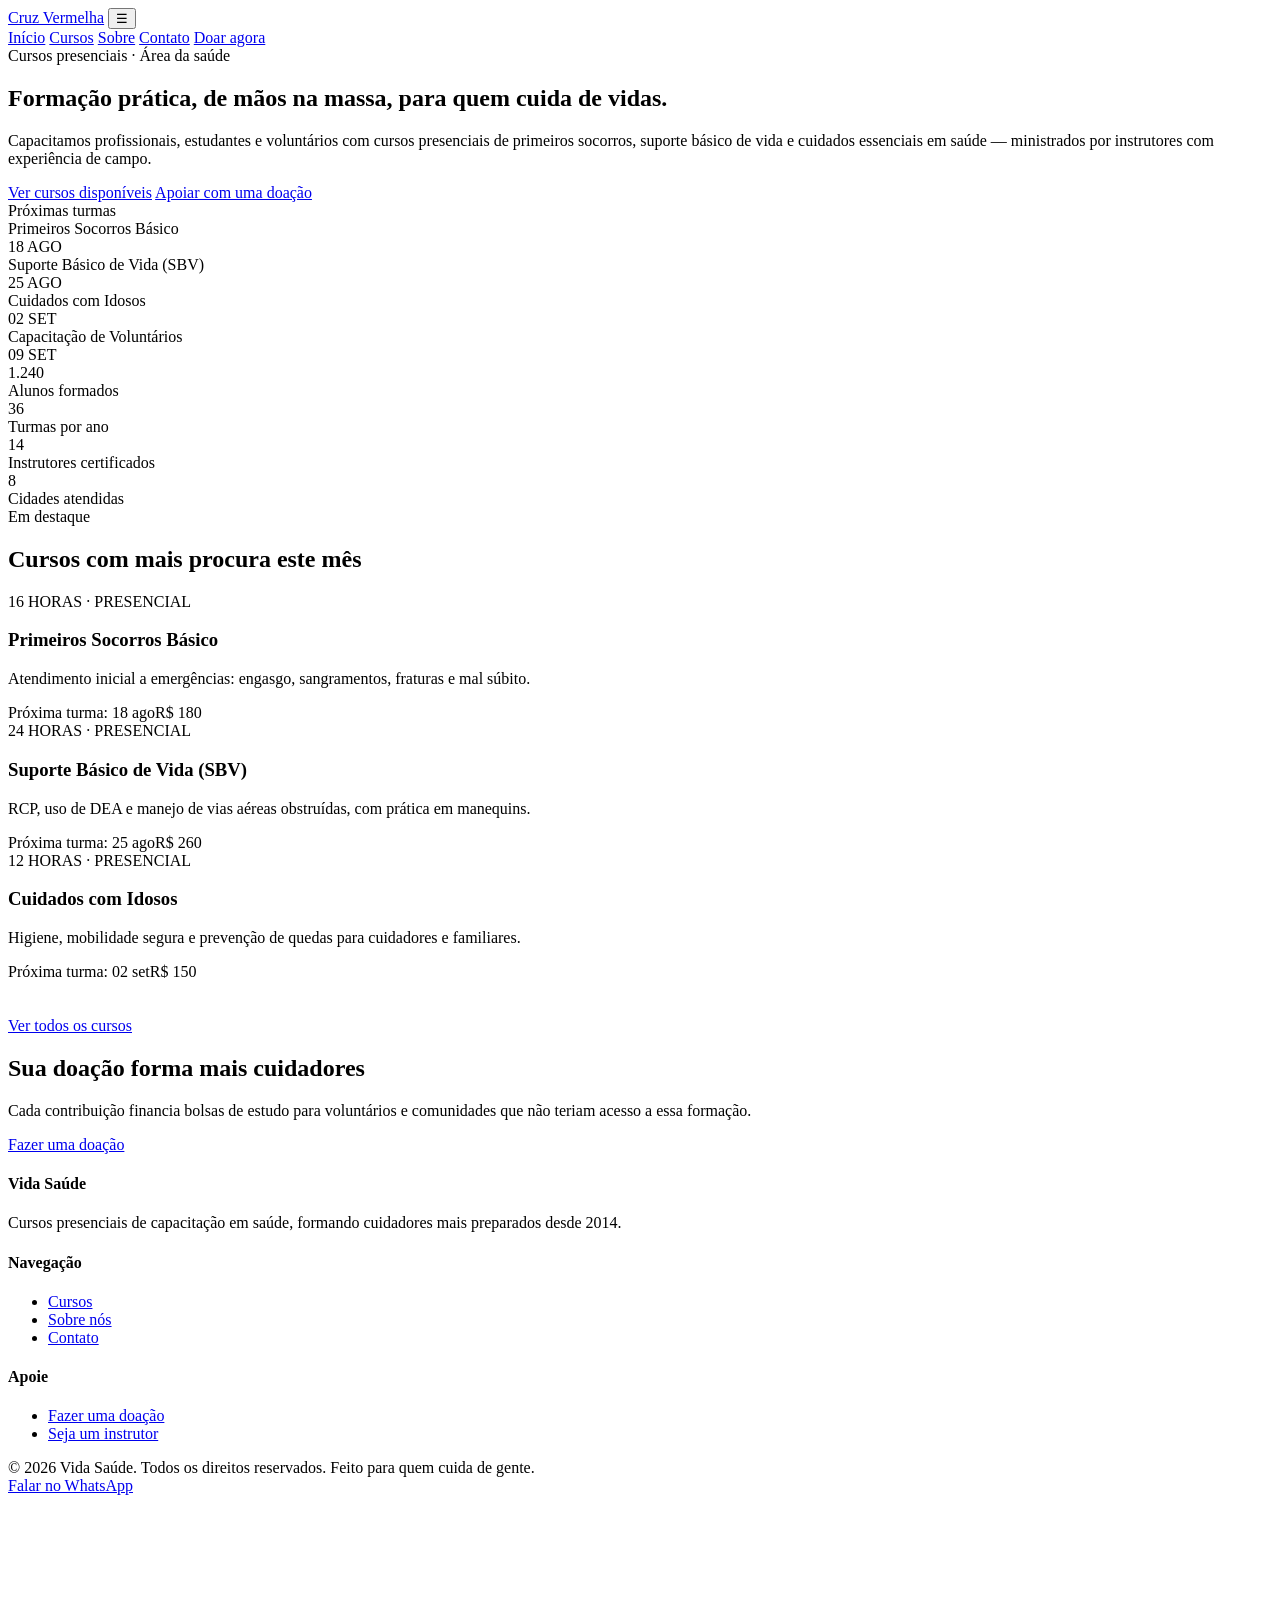
==== index.html @ 939e720a "1 versão" ====
<!DOCTYPE html>
<html lang="pt-BR">
<head>
<meta charset="UTF-8">
<meta name="viewport" content="width=device-width, initial-scale=1.0">
<title>Cruz Vermelha — Cursos presenciais para a área da saúde</title>
<meta name="description" content="Cursos presenciais de capacitação para profissionais e voluntários da área da saúde.">
<link rel="stylesheet" href="style.css">
</head>
<body>

<header class="header">
  <div class="container header-inner">
    <a href="index.html" class="logo"><span class="marca" aria-hidden="true"></span>Cruz Vermelha</a>
    <button class="nav-toggle" aria-label="Abrir menu" aria-expanded="false">☰</button>
    <nav class="nav">
      <a href="index.html">Início</a>
      <a href="cursos.html">Cursos</a>
      <a href="sobre.html">Sobre</a>
      <a href="contato.html">Contato</a>
      <a href="doacao.html" class="btn-doar">Doar agora</a>
    </nav>
  </div>
</header>

<section class="hero">
  <div class="container hero-grid">
    <div>
      <span class="eyebrow">Cursos presenciais · Área da saúde</span>
      <h1>Formação prática, de mãos na massa, para quem cuida de vidas.</h1>
      <p class="lead">Capacitamos profissionais, estudantes e voluntários com cursos presenciais de primeiros socorros, suporte básico de vida e cuidados essenciais em saúde — ministrados por instrutores com experiência de campo.</p>
      <div class="hero-cta">
        <a href="cursos.html" class="btn btn-primario">Ver cursos disponíveis</a>
        <a href="doacao.html" class="btn btn-secundario">Apoiar com uma doação</a>
      </div>
    </div>
    <div class="agenda-card">
      <span class="rotulo">Próximas turmas</span>
      <div class="agenda-item">
        <div>Primeiros Socorros Básico</div>
        <div class="data">18 AGO</div>
      </div>
      <div class="agenda-item">
        <div>Suporte Básico de Vida (SBV)</div>
        <div class="data">25 AGO</div>
      </div>
      <div class="agenda-item">
        <div>Cuidados com Idosos</div>
        <div class="data">02 SET</div>
      </div>
      <div class="agenda-item">
        <div>Capacitação de Voluntários</div>
        <div class="data">09 SET</div>
      </div>
    </div>
  </div>
</section>

<section class="secao">
  <div class="container">
    <div class="numeros">
      <div class="numero"><div class="valor">1.240</div><div class="rotulo">Alunos formados</div></div>
      <div class="numero"><div class="valor">36</div><div class="rotulo">Turmas por ano</div></div>
      <div class="numero"><div class="valor">14</div><div class="rotulo">Instrutores certificados</div></div>
      <div class="numero"><div class="valor">8</div><div class="rotulo">Cidades atendidas</div></div>
    </div>
  </div>
</section>

<section class="secao secao-bege">
  <div class="container">
    <div class="secao-cabecalho">
      <span class="eyebrow">Em destaque</span>
      <h2>Cursos com mais procura este mês</h2>
    </div>
    <div class="grade-cursos">
      <div class="curso-card">
        <span class="carga">16 HORAS · PRESENCIAL</span>
        <h3>Primeiros Socorros Básico</h3>
        <p>Atendimento inicial a emergências: engasgo, sangramentos, fraturas e mal súbito.</p>
        <div class="meta"><span>Próxima turma: 18 ago</span><span>R$ 180</span></div>
      </div>
      <div class="curso-card">
        <span class="carga">24 HORAS · PRESENCIAL</span>
        <h3>Suporte Básico de Vida (SBV)</h3>
        <p>RCP, uso de DEA e manejo de vias aéreas obstruídas, com prática em manequins.</p>
        <div class="meta"><span>Próxima turma: 25 ago</span><span>R$ 260</span></div>
      </div>
      <div class="curso-card">
        <span class="carga">12 HORAS · PRESENCIAL</span>
        <h3>Cuidados com Idosos</h3>
        <p>Higiene, mobilidade segura e prevenção de quedas para cuidadores e familiares.</p>
        <div class="meta"><span>Próxima turma: 02 set</span><span>R$ 150</span></div>
      </div>
    </div>
    <div style="margin-top:36px;">
      <a href="cursos.html" class="btn btn-primario">Ver todos os cursos</a>
    </div>
  </div>
</section>

<section class="faixa-doacao">
  <div class="container">
    <h2>Sua doação forma mais cuidadores</h2>
    <p>Cada contribuição financia bolsas de estudo para voluntários e comunidades que não teriam acesso a essa formação.</p>
    <a href="doacao.html" class="btn btn-doacao">Fazer uma doação</a>
  </div>
</section>

<footer class="footer">
  <div class="container">
    <div class="footer-grid">
      <div>
        <h4>Vida Saúde</h4>
        <p>Cursos presenciais de capacitação em saúde, formando cuidadores mais preparados desde 2014.</p>
      </div>
      <div>
        <h4>Navegação</h4>
        <ul>
          <li><a href="cursos.html">Cursos</a></li>
          <li><a href="sobre.html">Sobre nós</a></li>
          <li><a href="contato.html">Contato</a></li>
        </ul>
      </div>
      <div>
        <h4>Apoie</h4>
        <ul>
          <li><a href="doacao.html">Fazer uma doação</a></li>
          <li><a href="contato.html">Seja um instrutor</a></li>
        </ul>
      </div>
    </div>
    <div class="footer-baixo">
      <span>© 2026 Vida Saúde. Todos os direitos reservados.</span>
      <span>Feito para quem cuida de gente.</span>
    </div>
  </div>
</footer>

<a href="https://wa.me/5500000000000?text=Ol%C3%A1!%20Gostaria%20de%20saber%20mais%20sobre%20os%20cursos." class="whatsapp-flutuante" target="_blank" rel="noopener" aria-label="Falar no WhatsApp">
  <span class="rotulo-sr">Falar no WhatsApp</span>
  <svg viewBox="0 0 24 24" fill="none" xmlns="http://www.w3.org/2000/svg">
    <path d="M12.04 2C6.58 2 2.13 6.45 2.13 11.91C2.13 13.66 2.59 15.36 3.45 16.86L2.05 22L7.3 20.62C8.75 21.41 10.38 21.83 12.04 21.83C17.5 21.83 21.95 17.38 21.95 11.92C21.95 9.27 20.92 6.78 19.05 4.91C17.18 3.03 14.69 2 12.04 2ZM12.04 20.15C10.56 20.15 9.11 19.76 7.84 19L7.54 18.82L4.42 19.64L5.26 16.6L5.06 16.29C4.22 14.98 3.79 13.46 3.79 11.91C3.79 7.37 7.5 3.66 12.05 3.66C14.25 3.66 16.32 4.52 17.87 6.08C19.42 7.63 20.29 9.7 20.29 11.92C20.28 16.46 16.57 20.15 12.04 20.15ZM16.56 13.99C16.31 13.87 15.11 13.27 14.88 13.19C14.65 13.1 14.48 13.06 14.31 13.31C14.14 13.56 13.66 14.13 13.51 14.3C13.36 14.47 13.22 14.49 12.97 14.37C12.72 14.24 11.93 13.98 10.99 13.14C10.26 12.49 9.77 11.68 9.62 11.43C9.48 11.18 9.6 11.05 9.72 10.93C9.83 10.82 9.97 10.63 10.1 10.48C10.22 10.33 10.27 10.22 10.35 10.05C10.44 9.88 10.4 9.73 10.34 9.61C10.27 9.49 9.78 8.29 9.58 7.8C9.38 7.32 9.17 7.39 9.02 7.38C8.87 7.37 8.7 7.37 8.53 7.37C8.36 7.37 8.08 7.43 7.85 7.68C7.62 7.93 6.98 8.53 6.98 9.73C6.98 10.93 7.87 12.09 7.99 12.26C8.11 12.43 9.77 15 12.32 16.05C12.93 16.31 13.4 16.46 13.77 16.57C14.38 16.76 14.94 16.73 15.38 16.67C15.87 16.6 16.9 16.05 17.11 15.44C17.33 14.83 17.33 14.31 17.26 14.2C17.2 14.09 17.03 14.02 16.78 13.9L16.56 13.99Z" fill="white"/>
  </svg>
</a>

<script src="main.js"></script>
</body>
</html>
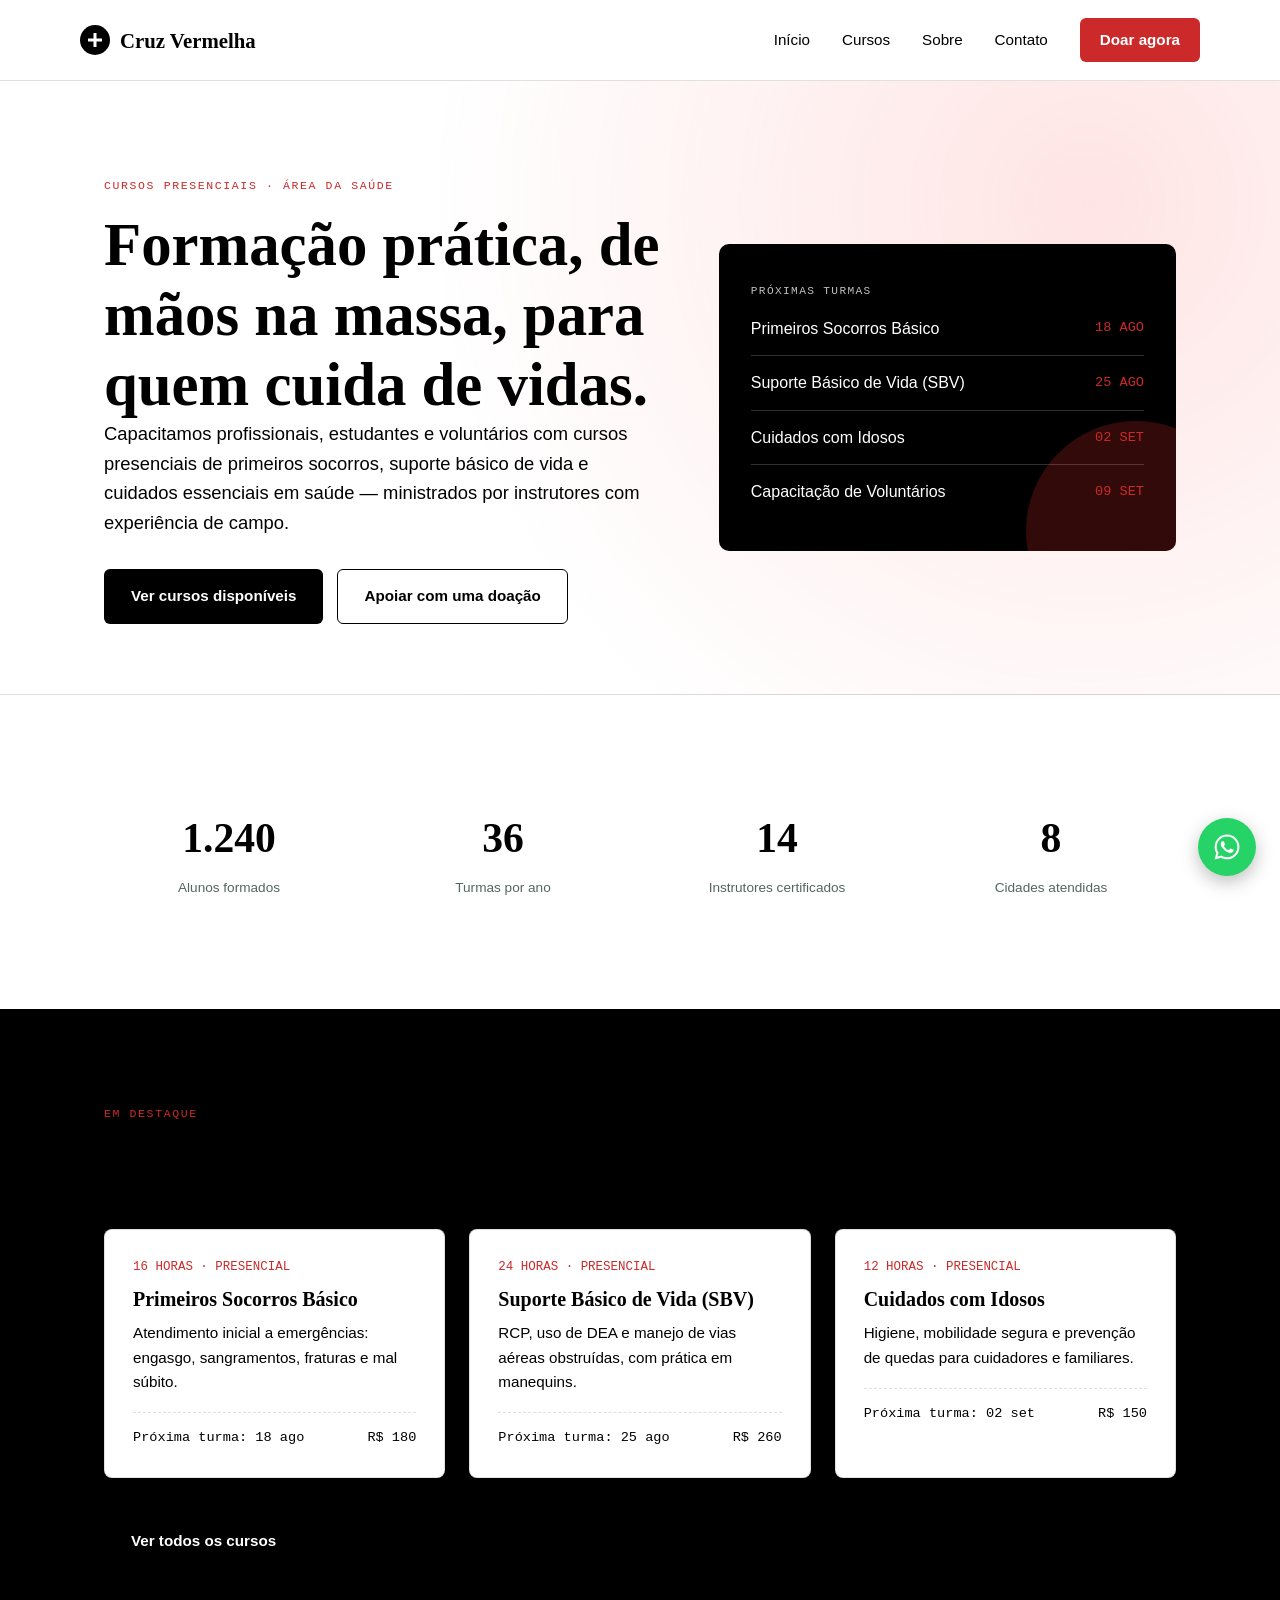
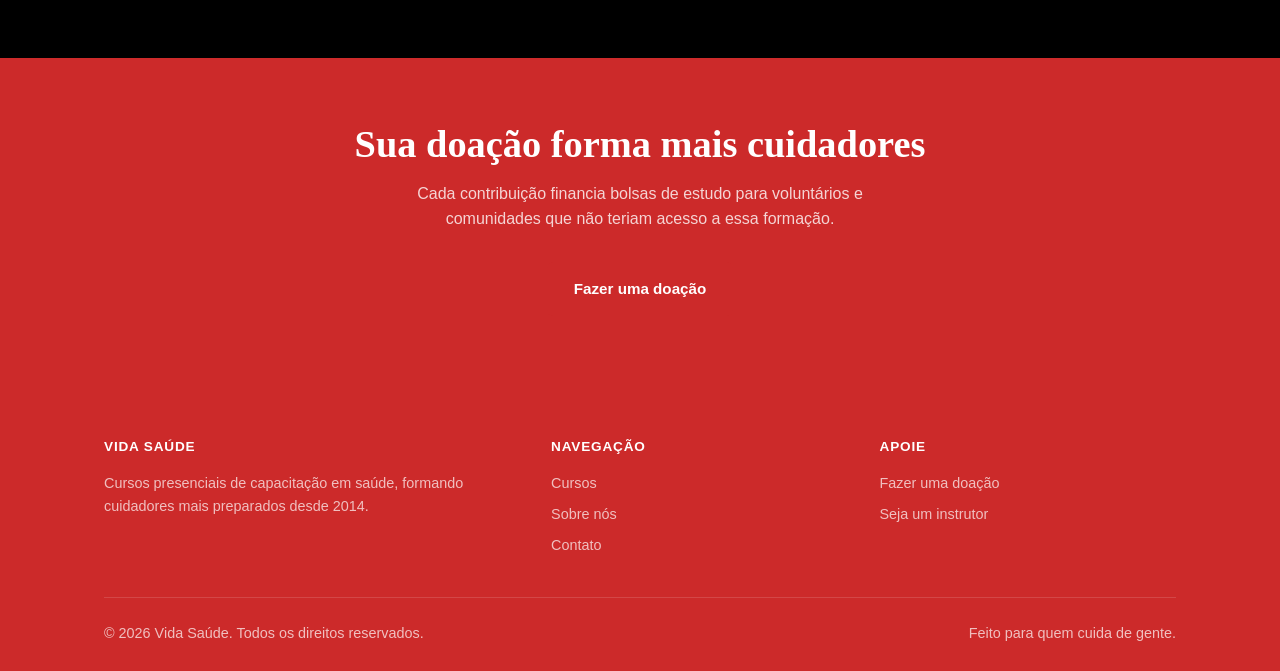
==== commit 5b628384: "2 versão" ====
--- a/index.html
+++ b/index.html
@@ -5,7 +5,7 @@
 <meta name="viewport" content="width=device-width, initial-scale=1.0">
 <title>Cruz Vermelha — Cursos presenciais para a área da saúde</title>
 <meta name="description" content="Cursos presenciais de capacitação para profissionais e voluntários da área da saúde.">
-<link rel="stylesheet" href="style.css">
+<link rel="stylesheet" href="Style.css">
 </head>
 <body>
 
--- a/Style.css
+++ b/Style.css
@@ -0,0 +1,340 @@
+@import url('https://fonts.googleapis.com/css2?family=Fraunces:opsz,wght@9..144,400;9..144,600;9..144,700&family=Work+Sans:wght@400;500;600;700&family=JetBrains+Mono:wght@500&display=swap');
+
+:root{
+   --preto: #000000;
+   --branco: #FFFFFF;
+   --vermelho-claro: #cc2a2a;
+   --texto: #000000;
+   --display: 'Fraunces', serif;
+   --corpo: 'Work Sans', sans-serif;
+   --mono: 'JetBrains Mono', monospace;
+   --radius: 6px;
+   --container: 1120px;
+}
+
+*{ box-sizing: border-box; margin: 0; padding: 0; }
+
+html{ scroll-behavior: smooth; }
+
+body{
+  font-family: var(--corpo);
+  color: var(--texto);
+  background: var(--branco);
+  line-height: 1.6;
+  -webkit-font-smoothing: antialiased;
+}
+
+img{ max-width: 100%; display: block; }
+a{ color: inherit; text-decoration: none; }
+ul{ list-style: none; }
+
+.container{
+  max-width: var(--container);
+  margin: 0 auto;
+  padding: 0 24px;
+}
+
+:focus-visible{
+  outline: 2px solid var(--ambar);
+  outline-offset: 3px;
+}
+
+@media (prefers-reduced-motion: reduce){
+  *{ animation: none !important; transition: none !important; scroll-behavior: auto !important; }
+}
+
+/* ---------- Tipografia ---------- */
+h1, h2, h3{ font-family: var(--display); font-weight: 600; line-height: 1.15; color: var(--preto); }
+h1{ font-size: clamp(2.4rem, 5vw, 3.8rem); font-weight: 700; }
+h2{ font-size: clamp(1.8rem, 3vw, 2.4rem); }
+h3{ font-size: 1.25rem; }
+.eyebrow{
+   font-family: var(--mono);
+   font-size: 0.72rem;
+   letter-spacing: 0.14em;
+   text-transform: uppercase;
+   color: var(--vermelho-claro);
+   display: inline-block;
+   margin-bottom: 14px;
+}
+p.lead{ font-size: 1.15rem; color: #000000; max-width: 60ch; }
+
+/* ---------- Header ---------- */
+.header{
+   position: sticky;
+   top: 0;
+   z-index: 50;
+   background: rgba(255,255,255,0.92);
+   backdrop-filter: blur(8px);
+   border-bottom: 1px solid rgba(0,0,0,0.12);
+}
+.header-inner{
+  display: flex;
+  align-items: center;
+  justify-content: space-between;
+  padding: 18px 0;
+}
+.logo{
+   font-family: var(--display);
+   font-weight: 700;
+   font-size: 1.3rem;
+   color: var(--preto);
+   display: flex;
+   align-items: center;
+   gap: 10px;
+}
+.logo .marca{
+   width: 30px; height: 30px;
+   border-radius: 50%;
+   background: var(--preto);
+   position: relative;
+   flex-shrink: 0;
+}
+.logo .marca::before, .logo .marca::after{
+  content: '';
+  position: absolute;
+  background: var(--branco);
+  top: 50%; left: 50%;
+  transform: translate(-50%,-50%);
+}
+.logo .marca::before{ width: 14px; height: 3px; }
+.logo .marca::after{ width: 3px; height: 14px; }
+
+.nav{ display: flex; gap: 32px; align-items: center; }
+.nav a{
+   font-size: 0.95rem;
+   font-weight: 500;
+   color: var(--preto);
+   position: relative;
+   padding: 4px 0;
+}
+.nav a:hover{ color: var(--vermelho-claro); }
+.nav .btn-doar{
+   background: var(--vermelho-claro);
+   color: var(--branco);
+   padding: 10px 20px;
+   border-radius: var(--radius);
+   font-weight: 600;
+}
+.nav .btn-doar:hover{ background: #FF8E8E; }
+
+.nav-toggle{ display: none; background: none; border: 0; font-size: 1.5rem; cursor: pointer; }
+
+@media (max-width: 860px){
+  .nav{
+    position: fixed; inset: 68px 0 0 0;
+    background: var(--branco);
+    flex-direction: column;
+    padding: 32px 24px;
+    gap: 24px;
+    transform: translateX(100%);
+    transition: transform .3s ease;
+  }
+  .nav.aberto{ transform: translateX(0); }
+  .nav-toggle{ display: block; }
+}
+
+/* ---------- Hero ---------- */
+.hero{
+   padding: 90px 0 70px;
+   background:
+     radial-gradient(circle at 85% 20%, rgba(255,107,107,0.18), transparent 55%),
+     var(--branco);
+   border-bottom: 1px solid rgba(0,0,0,0.12);
+}
+.hero-grid{
+  display: grid;
+  grid-template-columns: 1.1fr 0.9fr;
+  gap: 56px;
+  align-items: center;
+}
+@media (max-width: 860px){ .hero-grid{ grid-template-columns: 1fr; } }
+
+.hero-cta{ display: flex; gap: 14px; margin-top: 32px; flex-wrap: wrap; }
+
+.btn{
+  display: inline-block;
+  padding: 14px 26px;
+  border-radius: var(--radius);
+  font-weight: 600;
+  font-size: 0.95rem;
+  border: 1px solid transparent;
+  cursor: pointer;
+  transition: transform .15s ease, background .15s ease;
+}
+.btn:hover{ transform: translateY(-2px); }
+.btn-primario{ background: var(--preto); color: var(--branco); }
+.btn-primario:hover{ background: var(--vermelho-claro); }
+.btn-secundario{ background: transparent; color: var(--preto); border-color: var(--preto); }
+.btn-secundario:hover{ background: var(--preto); color: var(--branco); }
+.btn-doacao{ background: var(--vermelho-claro); color: var(--branco); }
+.btn-doacao:hover{ background: #FF8E8E; }
+
+/* painel visual do hero: agenda-cartão */
+.agenda-card{
+   background: var(--preto);
+   color: var(--branco);
+   border-radius: 10px;
+   padding: 32px;
+   position: relative;
+   overflow: hidden;
+}
+.agenda-card::after{
+   content: '';
+   position: absolute;
+   width: 220px; height: 220px;
+   background: var(--vermelho-claro);
+   opacity: 0.25;
+   border-radius: 50%;
+   right: -70px; bottom: -90px;
+}
+.agenda-card .rotulo{ font-family: var(--mono); font-size: 0.7rem; letter-spacing: 0.12em; text-transform: uppercase; opacity: 0.75; }
+.agenda-item{
+   display: flex; justify-content: space-between; align-items: center;
+   padding: 14px 0; border-bottom: 1px solid rgba(255,255,255,0.18);
+   position: relative; z-index: 1;
+}
+.agenda-item:last-child{ border-bottom: none; }
+.agenda-item .data{ font-family: var(--mono); font-size: 0.85rem; color: var(--vermelho-claro); }
+
+/* ---------- Seção genérica ---------- */
+.secao{ padding: 90px 0; }
+.secao-bege{ background: var(--preto); }
+.secao-cabecalho{ max-width: 640px; margin-bottom: 48px; }
+
+/* ---------- Cursos ---------- */
+.grade-cursos{
+  display: grid;
+  grid-template-columns: repeat(auto-fit, minmax(300px, 1fr));
+  gap: 24px;
+}
+.curso-card{
+   background: var(--branco);
+   border: 1px solid rgba(0,0,0,0.12);
+   border-radius: 8px;
+   padding: 28px;
+   transition: border-color .15s ease, transform .15s ease;
+}
+.curso-card:hover{ border-color: var(--preto); transform: translateY(-3px); }
+.curso-card .carga{
+   font-family: var(--mono);
+   font-size: 0.78rem;
+   color: var(--vermelho-claro);
+   margin-bottom: 10px;
+   display: block;
+}
+.curso-card p{ color: #000000; margin: 10px 0 18px; font-size: 0.95rem; }
+.curso-card .meta{
+   display: flex; justify-content: space-between;
+   font-size: 0.85rem; color: var(--preto);
+   border-top: 1px dashed rgba(0,0,0,0.12);
+   padding-top: 14px;
+   font-family: var(--mono);
+}
+
+/* ---------- Números / impacto ---------- */
+.numeros{
+  display: grid;
+  grid-template-columns: repeat(4, 1fr);
+  gap: 24px;
+  text-align: center;
+}
+@media (max-width: 700px){ .numeros{ grid-template-columns: repeat(2, 1fr); } }
+.numero{ padding: 20px; }
+.numero .valor{ font-family: var(--display); font-size: 2.6rem; font-weight: 700; color: var(--preto); }
+.numero .rotulo{ font-size: 0.85rem; color: #55655F; margin-top: 6px; }
+
+/* ---------- Faixa de doação ---------- */
+.faixa-doacao{
+   background: var(--vermelho-claro);
+   color: var(--branco);
+   padding: 64px 0;
+   text-align: center;
+}
+.faixa-doacao h2{ color: var(--branco); }
+.faixa-doacao p{ color: rgba(255,255,255,0.8); max-width: 55ch; margin: 14px auto 30px; }
+
+/* ---------- Footer ---------- */
+.footer{
+   background: var(--vermelho-claro);
+   color: rgba(255,255,255,0.7);
+   padding: 56px 0 28px;
+   font-size: 0.9rem;
+}
+.footer-grid{
+  display: grid;
+  grid-template-columns: 1.4fr 1fr 1fr;
+  gap: 32px;
+  padding-bottom: 32px;
+  border-bottom: 1px solid rgba(251,249,245,0.14);
+}
+@media (max-width: 700px){ .footer-grid{ grid-template-columns: 1fr; } }
+.footer h4{ color: var(--branco); font-family: var(--corpo); font-size: 0.85rem; letter-spacing: 0.06em; text-transform: uppercase; margin-bottom: 14px; }
+.footer li{ margin-bottom: 8px; }
+.footer a:hover{ color: var(--preto); }
+.footer-baixo{ padding-top: 24px; display: flex; justify-content: space-between; flex-wrap: wrap; gap: 10px; }
+
+/* ---------- Botão flutuante do WhatsApp ---------- */
+.whatsapp-flutuante{
+   position: fixed;
+   right: 24px;
+   bottom: 24px;
+   z-index: 60;
+   width: 58px;
+   height: 58px;
+   border-radius: 50%;
+   background: #25D366;
+   display: flex;
+   align-items: center;
+   justify-content: center;
+   box-shadow: 0 6px 18px rgba(0,0,0,0.25);
+   transition: transform .15s ease, box-shadow .15s ease;
+}
+.whatsapp-flutuante:hover{
+   transform: translateY(-3px) scale(1.05);
+   box-shadow: 0 10px 24px rgba(0,0,0,0.3);
+}
+.whatsapp-flutuante svg{ width: 30px; height: 30px; }
+.whatsapp-flutuante .rotulo-sr{
+  position: absolute; width: 1px; height: 1px;
+  overflow: hidden; clip: rect(0,0,0,0); white-space: nowrap;
+}
+
+@media (max-width: 480px){
+  .whatsapp-flutuante{ right: 16px; bottom: 16px; width: 52px; height: 52px; }
+  .whatsapp-flutuante svg{ width: 26px; height: 26px; }
+}
+
+/* ---------- Formulário de doação ---------- */
+.form-doacao{
+   background: var(--branco);
+   border: 1px solid rgba(0,0,0,0.12);
+   border-radius: 10px;
+   padding: 40px;
+   max-width: 520px;
+   margin: 0 auto;
+}
+.campo{ margin-bottom: 20px; }
+.campo label{ display: block; font-size: 0.85rem; font-weight: 600; margin-bottom: 8px; }
+.campo input, .campo select{
+   width: 100%;
+   padding: 12px 14px;
+   border: 1px solid rgba(0,0,0,0.12);
+   border-radius: var(--radius);
+   font-family: var(--corpo);
+   font-size: 0.95rem;
+   background: var(--branco);
+}
+.campo input:focus, .campo select:focus{ border-color: var(--preto); }
+.valores{ display: grid; grid-template-columns: repeat(4, 1fr); gap: 10px; margin-bottom: 20px; }
+.valor-btn{
+   padding: 12px 0;
+   text-align: center;
+   border: 1px solid rgba(0,0,0,0.12);
+   border-radius: var(--radius);
+   background: var(--branco);
+   cursor: pointer;
+   font-family: var(--mono);
+   font-weight: 500;
+}
+.valor-btn.selecionado, .valor-btn:hover{ border-color: var(--vermelho-claro); color: var(--vermelho-claro); }
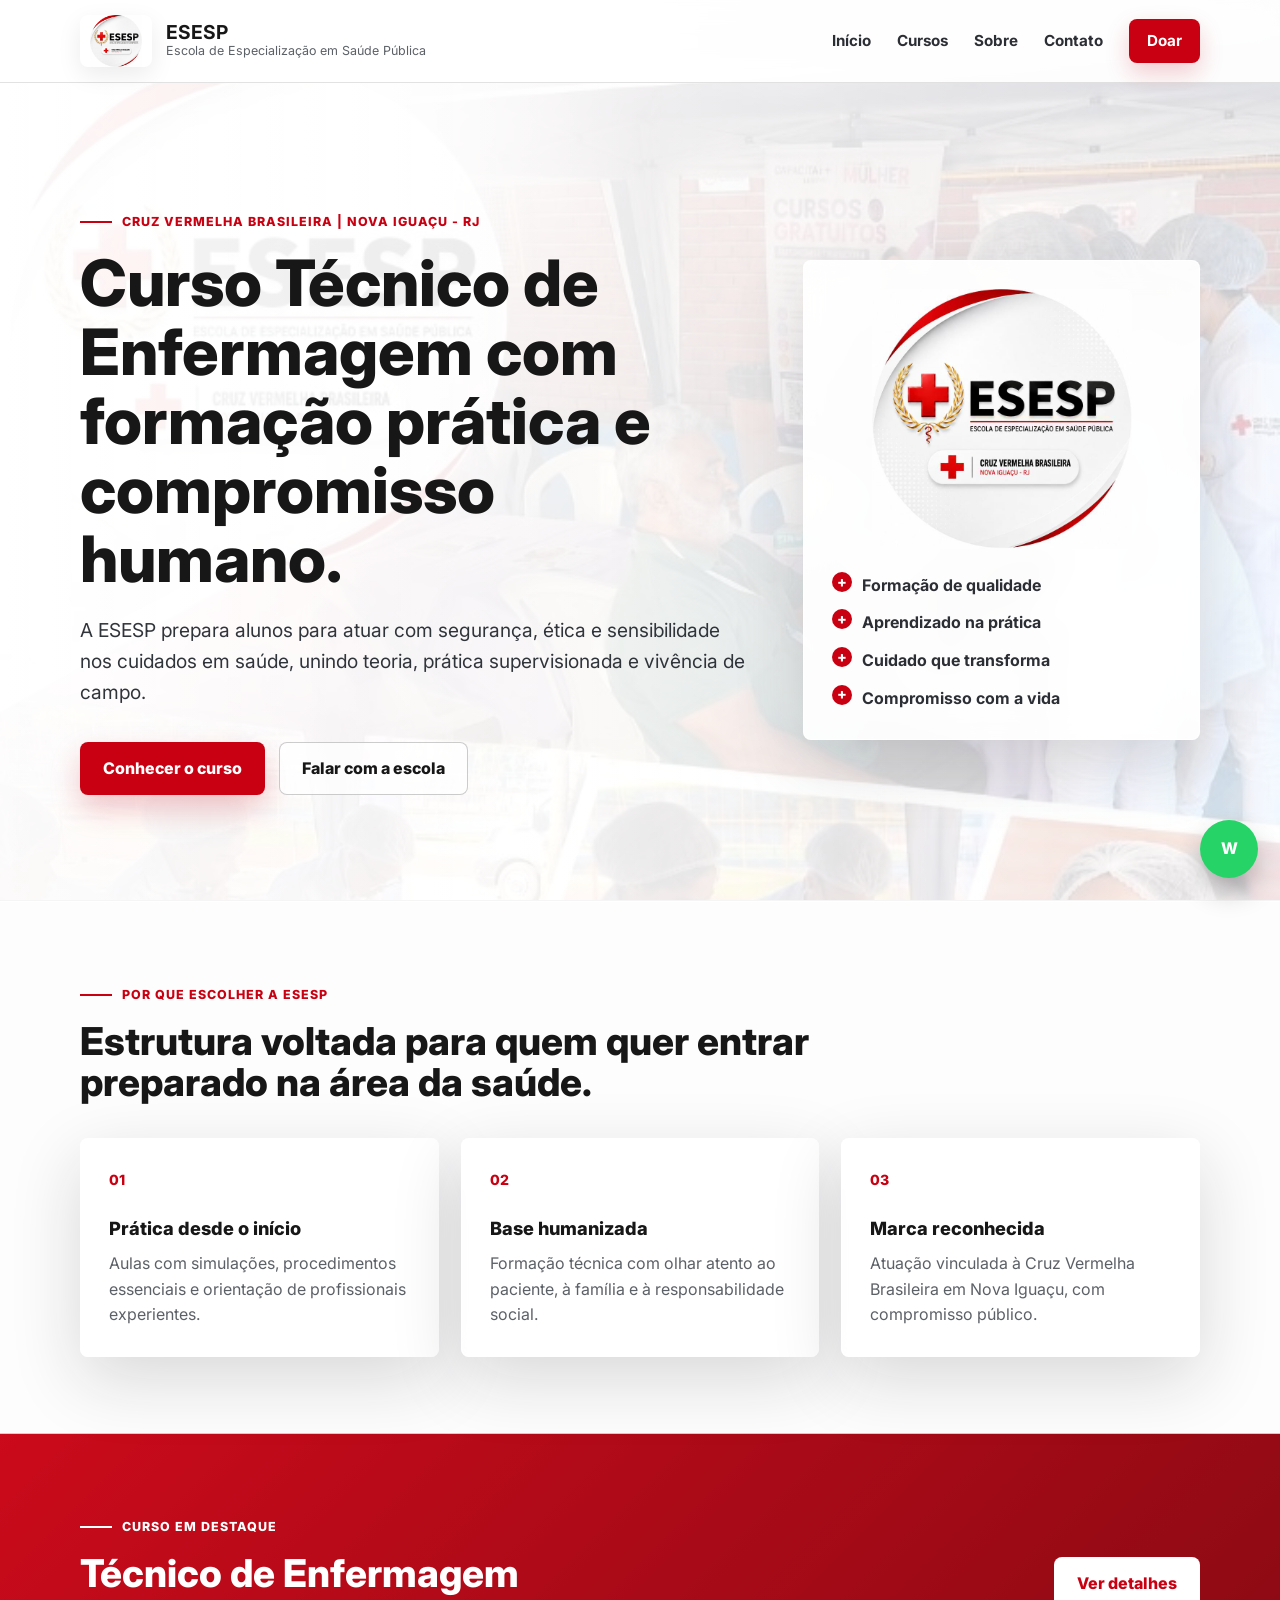
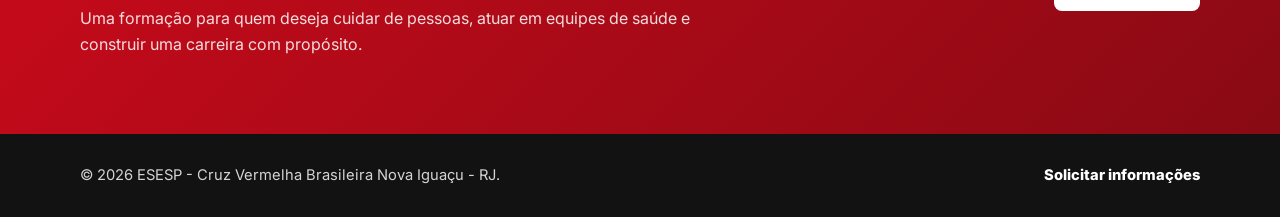
==== commit 9dbfdea9: "7 versão" ====
--- a/index.html
+++ b/index.html
@@ -1,149 +1,103 @@
 <!DOCTYPE html>
 <html lang="pt-BR">
 <head>
-<meta charset="UTF-8">
-<meta name="viewport" content="width=device-width, initial-scale=1.0">
-<title>Cruz Vermelha — Cursos presenciais para a área da saúde</title>
-<meta name="description" content="Cursos presenciais de capacitação para profissionais e voluntários da área da saúde.">
-<link rel="stylesheet" href="Style.css">
+  <meta charset="UTF-8">
+  <meta name="viewport" content="width=device-width, initial-scale=1.0">
+  <title>ESESP | Curso Técnico de Enfermagem</title>
+  <meta name="description" content="ESESP - Escola de Especialização em Saúde Pública da Cruz Vermelha Brasileira em Nova Iguaçu. Formação técnica em enfermagem com prática, acolhimento e compromisso com a vida.">
+  <link rel="stylesheet" href="Style.css">
 </head>
 <body>
+  <header class="header">
+    <div class="container header-inner">
+      <a href="index.html" class="brand" aria-label="Página inicial da ESESP">
+        <img src="assets/logo-esesp.jpg" alt="Logo ESESP">
+        <span>
+          <strong>ESESP</strong>
+          <small>Escola de Especialização em Saúde Pública</small>
+        </span>
+      </a>
+      <button class="nav-toggle" aria-label="Abrir menu" aria-expanded="false">☰</button>
+      <nav class="nav" aria-label="Navegação principal">
+        <a href="index.html">Início</a>
+        <a href="Cursos.html">Cursos</a>
+        <a href="Sobre.html">Sobre</a>
+        <a href="Contato.html">Contato</a>
+        <a href="Doacao.html" class="nav-cta">Doar</a>
+      </nav>
+    </div>
+  </header>
 
-<header class="header">
-  <div class="container header-inner">
-    <a href="index.html" class="logo"><span class="marca" aria-hidden="true"></span>Cruz Vermelha</a>
-    <button class="nav-toggle" aria-label="Abrir menu" aria-expanded="false">☰</button>
-    <nav class="nav">
-      <a href="index.html">Início</a>
-      <a href="cursos.html">Cursos</a>
-      <a href="sobre.html">Sobre</a>
-      <a href="contato.html">Contato</a>
-      <a href="doacao.html" class="btn-doar">Doar agora</a>
-    </nav>
-  </div>
-</header>
+  <main>
+    <section class="hero hero-home">
+      <div class="container hero-grid">
+        <div class="hero-copy">
+          <span class="eyebrow">Cruz Vermelha Brasileira | Nova Iguaçu - RJ</span>
+          <h1>Curso Técnico de Enfermagem com formação prática e compromisso humano.</h1>
+          <p class="lead">A ESESP prepara alunos para atuar com segurança, ética e sensibilidade nos cuidados em saúde, unindo teoria, prática supervisionada e vivência de campo.</p>
+          <div class="actions">
+            <a href="Cursos.html" class="btn btn-primary">Conhecer o curso</a>
+            <a href="Contato.html" class="btn btn-secondary">Falar com a escola</a>
+          </div>
+        </div>
+        <aside class="highlight-panel" aria-label="Destaques do curso">
+          <img src="assets/logo-esesp.jpg" alt="Logo da ESESP" class="panel-logo">
+          <ul class="check-list">
+            <li>Formação de qualidade</li>
+            <li>Aprendizado na prática</li>
+            <li>Cuidado que transforma</li>
+            <li>Compromisso com a vida</li>
+          </ul>
+        </aside>
+      </div>
+    </section>
 
-<section class="hero">
-  <div class="container hero-grid">
-    <div>
-      <span class="eyebrow">Cursos presenciais · Área da saúde</span>
-      <h1>Formação prática, de mãos na massa, para quem cuida de vidas.</h1>
-      <p class="lead">Capacitamos profissionais, estudantes e voluntários com cursos presenciais de primeiros socorros, suporte básico de vida e cuidados essenciais em saúde — ministrados por instrutores com experiência de campo.</p>
-      <div class="hero-cta">
-        <a href="cursos.html" class="btn btn-primario">Ver cursos disponíveis</a>
-        <a href="doacao.html" class="btn btn-secundario">Apoiar com uma doação</a>
+    <section class="section">
+      <div class="container">
+        <div class="section-heading">
+          <span class="eyebrow">Por que escolher a ESESP</span>
+          <h2>Estrutura voltada para quem quer entrar preparado na área da saúde.</h2>
+        </div>
+        <div class="feature-grid">
+          <article class="feature-card">
+            <span>01</span>
+            <h3>Prática desde o início</h3>
+            <p>Aulas com simulações, procedimentos essenciais e orientação de profissionais experientes.</p>
+          </article>
+          <article class="feature-card">
+            <span>02</span>
+            <h3>Base humanizada</h3>
+            <p>Formação técnica com olhar atento ao paciente, à família e à responsabilidade social.</p>
+          </article>
+          <article class="feature-card">
+            <span>03</span>
+            <h3>Marca reconhecida</h3>
+            <p>Atuação vinculada à Cruz Vermelha Brasileira em Nova Iguaçu, com compromisso público.</p>
+          </article>
+        </div>
       </div>
+    </section>
+
+    <section class="section section-red">
+      <div class="container split">
+        <div>
+          <span class="eyebrow light">Curso em destaque</span>
+          <h2>Técnico de Enfermagem</h2>
+          <p>Uma formação para quem deseja cuidar de pessoas, atuar em equipes de saúde e construir uma carreira com propósito.</p>
+        </div>
+        <a href="Cursos.html" class="btn btn-light">Ver detalhes</a>
+      </div>
+    </section>
+  </main>
+
+  <footer class="footer">
+    <div class="container footer-inner">
+      <span>© 2026 ESESP - Cruz Vermelha Brasileira Nova Iguaçu - RJ.</span>
+      <a href="Contato.html">Solicitar informações</a>
     </div>
-    <div class="agenda-card">
-      <span class="rotulo">Próximas turmas</span>
-      <div class="agenda-item">
-        <div>Primeiros Socorros Básico</div>
-        <div class="data">18 AGO</div>
-      </div>
-      <div class="agenda-item">
-        <div>Suporte Básico de Vida (SBV)</div>
-        <div class="data">25 AGO</div>
-      </div>
-      <div class="agenda-item">
-        <div>Cuidados com Idosos</div>
-        <div class="data">02 SET</div>
-      </div>
-      <div class="agenda-item">
-        <div>Capacitação de Voluntários</div>
-        <div class="data">09 SET</div>
-      </div>
-    </div>
-  </div>
-</section>
+  </footer>
 
-<section class="secao">
-  <div class="container">
-    <div class="numeros">
-      <div class="numero"><div class="valor">1.240</div><div class="rotulo">Alunos formados</div></div>
-      <div class="numero"><div class="valor">36</div><div class="rotulo">Turmas por ano</div></div>
-      <div class="numero"><div class="valor">14</div><div class="rotulo">Instrutores certificados</div></div>
-      <div class="numero"><div class="valor">8</div><div class="rotulo">Cidades atendidas</div></div>
-    </div>
-  </div>
-</section>
-
-<section class="secao secao-bege">
-  <div class="container">
-    <div class="secao-cabecalho">
-      <span class="eyebrow">Em destaque</span>
-      <h2>Cursos com mais procura este mês</h2>
-    </div>
-    <div class="grade-cursos">
-      <div class="curso-card">
-        <span class="carga">16 HORAS · PRESENCIAL</span>
-        <h3>Primeiros Socorros Básico</h3>
-        <p>Atendimento inicial a emergências: engasgo, sangramentos, fraturas e mal súbito.</p>
-        <div class="meta"><span>Próxima turma: 18 ago</span><span>R$ 180</span></div>
-      </div>
-      <div class="curso-card">
-        <span class="carga">24 HORAS · PRESENCIAL</span>
-        <h3>Suporte Básico de Vida (SBV)</h3>
-        <p>RCP, uso de DEA e manejo de vias aéreas obstruídas, com prática em manequins.</p>
-        <div class="meta"><span>Próxima turma: 25 ago</span><span>R$ 260</span></div>
-      </div>
-      <div class="curso-card">
-        <span class="carga">12 HORAS · PRESENCIAL</span>
-        <h3>Cuidados com Idosos</h3>
-        <p>Higiene, mobilidade segura e prevenção de quedas para cuidadores e familiares.</p>
-        <div class="meta"><span>Próxima turma: 02 set</span><span>R$ 150</span></div>
-      </div>
-    </div>
-    <div style="margin-top:36px;">
-      <a href="cursos.html" class="btn btn-primario">Ver todos os cursos</a>
-    </div>
-  </div>
-</section>
-
-<section class="faixa-doacao">
-  <div class="container">
-    <h2>Sua doação forma mais cuidadores</h2>
-    <p>Cada contribuição financia bolsas de estudo para voluntários e comunidades que não teriam acesso a essa formação.</p>
-    <a href="doacao.html" class="btn btn-doacao">Fazer uma doação</a>
-  </div>
-</section>
-
-<footer class="footer">
-  <div class="container">
-    <div class="footer-grid">
-      <div>
-        <h4>Vida Saúde</h4>
-        <p>Cursos presenciais de capacitação em saúde, formando cuidadores mais preparados desde 2014.</p>
-      </div>
-      <div>
-        <h4>Navegação</h4>
-        <ul>
-          <li><a href="cursos.html">Cursos</a></li>
-          <li><a href="sobre.html">Sobre nós</a></li>
-          <li><a href="contato.html">Contato</a></li>
-        </ul>
-      </div>
-      <div>
-        <h4>Apoie</h4>
-        <ul>
-          <li><a href="doacao.html">Fazer uma doação</a></li>
-          <li><a href="contato.html">Seja um instrutor</a></li>
-        </ul>
-      </div>
-    </div>
-    <div class="footer-baixo">
-      <span>© 2026 Vida Saúde. Todos os direitos reservados.</span>
-      <span>Feito para quem cuida de gente.</span>
-    </div>
-  </div>
-</footer>
-
-<a href="https://wa.me/5500000000000?text=Ol%C3%A1!%20Gostaria%20de%20saber%20mais%20sobre%20os%20cursos." class="whatsapp-flutuante" target="_blank" rel="noopener" aria-label="Falar no WhatsApp">
-  <span class="rotulo-sr">Falar no WhatsApp</span>
-  <svg viewBox="0 0 24 24" fill="none" xmlns="http://www.w3.org/2000/svg">
-    <path d="M12.04 2C6.58 2 2.13 6.45 2.13 11.91C2.13 13.66 2.59 15.36 3.45 16.86L2.05 22L7.3 20.62C8.75 21.41 10.38 21.83 12.04 21.83C17.5 21.83 21.95 17.38 21.95 11.92C21.95 9.27 20.92 6.78 19.05 4.91C17.18 3.03 14.69 2 12.04 2ZM12.04 20.15C10.56 20.15 9.11 19.76 7.84 19L7.54 18.82L4.42 19.64L5.26 16.6L5.06 16.29C4.22 14.98 3.79 13.46 3.79 11.91C3.79 7.37 7.5 3.66 12.05 3.66C14.25 3.66 16.32 4.52 17.87 6.08C19.42 7.63 20.29 9.7 20.29 11.92C20.28 16.46 16.57 20.15 12.04 20.15ZM16.56 13.99C16.31 13.87 15.11 13.27 14.88 13.19C14.65 13.1 14.48 13.06 14.31 13.31C14.14 13.56 13.66 14.13 13.51 14.3C13.36 14.47 13.22 14.49 12.97 14.37C12.72 14.24 11.93 13.98 10.99 13.14C10.26 12.49 9.77 11.68 9.62 11.43C9.48 11.18 9.6 11.05 9.72 10.93C9.83 10.82 9.97 10.63 10.1 10.48C10.22 10.33 10.27 10.22 10.35 10.05C10.44 9.88 10.4 9.73 10.34 9.61C10.27 9.49 9.78 8.29 9.58 7.8C9.38 7.32 9.17 7.39 9.02 7.38C8.87 7.37 8.7 7.37 8.53 7.37C8.36 7.37 8.08 7.43 7.85 7.68C7.62 7.93 6.98 8.53 6.98 9.73C6.98 10.93 7.87 12.09 7.99 12.26C8.11 12.43 9.77 15 12.32 16.05C12.93 16.31 13.4 16.46 13.77 16.57C14.38 16.76 14.94 16.73 15.38 16.67C15.87 16.6 16.9 16.05 17.11 15.44C17.33 14.83 17.33 14.31 17.26 14.2C17.2 14.09 17.03 14.02 16.78 13.9L16.56 13.99Z" fill="white"/>
-  </svg>
-</a>
-
-<script src="main.js"></script>
+  <a class="whatsapp-float" href="https://wa.me/5500000000000?text=Ol%C3%A1!%20Gostaria%20de%20saber%20mais%20sobre%20a%20ESESP." target="_blank" rel="noopener" aria-label="Falar pelo WhatsApp">W</a>
+  <script src="Main.js"></script>
 </body>
-</html>+</html>
--- a/Style.css
+++ b/Style.css
@@ -1,340 +1,742 @@
-@import url('https://fonts.googleapis.com/css2?family=Fraunces:opsz,wght@9..144,400;9..144,600;9..144,700&family=Work+Sans:wght@400;500;600;700&family=JetBrains+Mono:wght@500&display=swap');
-
-:root{
-   --preto: #000000;
-   --branco: #FFFFFF;
-   --vermelho-claro: #cc2a2a;
-   --texto: #000000;
-   --display: 'Fraunces', serif;
-   --corpo: 'Work Sans', sans-serif;
-   --mono: 'JetBrains Mono', monospace;
-   --radius: 6px;
-   --container: 1120px;
-}
-
-*{ box-sizing: border-box; margin: 0; padding: 0; }
-
-html{ scroll-behavior: smooth; }
-
-body{
-  font-family: var(--corpo);
-  color: var(--texto);
-  background: var(--branco);
+@import url('https://fonts.googleapis.com/css2?family=Inter:wght@400;500;600;700;800&display=swap');
+
+:root {
+  --red: #c90012;
+  --red-dark: #97000d;
+  --ink: #171717;
+  --muted: #5c6168;
+  --line: rgba(23, 23, 23, 0.12);
+  --white: #ffffff;
+  --soft: rgba(255, 255, 255, 0.9);
+  --container: 1120px;
+  --radius: 8px;
+  --shadow: 0 22px 70px rgba(22, 24, 29, 0.16);
+}
+
+* {
+  box-sizing: border-box;
+  margin: 0;
+  padding: 0;
+}
+
+html {
+  scroll-behavior: smooth;
+}
+
+body {
+  min-height: 100vh;
+  font-family: "Inter", Arial, sans-serif;
+  color: var(--ink);
   line-height: 1.6;
+  background: #f5f5f5;
   -webkit-font-smoothing: antialiased;
 }
 
-img{ max-width: 100%; display: block; }
-a{ color: inherit; text-decoration: none; }
-ul{ list-style: none; }
-
-.container{
-  max-width: var(--container);
+body::before {
+  content: "";
+  position: fixed;
+  inset: 0;
+  z-index: -2;
+  background: url("assets/curso-enfermagem.jpg") center top / cover no-repeat;
+}
+
+body::after {
+  content: "";
+  position: fixed;
+  inset: 0;
+  z-index: -1;
+  background:
+    linear-gradient(90deg, rgba(255, 255, 255, 0.94) 0%, rgba(255, 255, 255, 0.84) 45%, rgba(255, 255, 255, 0.58) 100%),
+    rgba(255, 255, 255, 0.48);
+}
+
+img {
+  display: block;
+  max-width: 100%;
+}
+
+a {
+  color: inherit;
+  text-decoration: none;
+}
+
+button,
+input,
+select,
+textarea {
+  font: inherit;
+}
+
+button {
+  cursor: pointer;
+}
+
+.container {
+  width: min(100% - 40px, var(--container));
   margin: 0 auto;
-  padding: 0 24px;
-}
-
-:focus-visible{
-  outline: 2px solid var(--ambar);
+}
+
+.narrow {
+  max-width: 780px;
+}
+
+:focus-visible {
+  outline: 3px solid rgba(201, 0, 18, 0.35);
   outline-offset: 3px;
 }
 
-@media (prefers-reduced-motion: reduce){
-  *{ animation: none !important; transition: none !important; scroll-behavior: auto !important; }
-}
-
-/* ---------- Tipografia ---------- */
-h1, h2, h3{ font-family: var(--display); font-weight: 600; line-height: 1.15; color: var(--preto); }
-h1{ font-size: clamp(2.4rem, 5vw, 3.8rem); font-weight: 700; }
-h2{ font-size: clamp(1.8rem, 3vw, 2.4rem); }
-h3{ font-size: 1.25rem; }
-.eyebrow{
-   font-family: var(--mono);
-   font-size: 0.72rem;
-   letter-spacing: 0.14em;
-   text-transform: uppercase;
-   color: var(--vermelho-claro);
-   display: inline-block;
-   margin-bottom: 14px;
-}
-p.lead{ font-size: 1.15rem; color: #000000; max-width: 60ch; }
-
-/* ---------- Header ---------- */
-.header{
-   position: sticky;
-   top: 0;
-   z-index: 50;
-   background: rgba(255,255,255,0.92);
-   backdrop-filter: blur(8px);
-   border-bottom: 1px solid rgba(0,0,0,0.12);
-}
-.header-inner{
+.header {
+  position: sticky;
+  top: 0;
+  z-index: 20;
+  background: rgba(255, 255, 255, 0.92);
+  border-bottom: 1px solid var(--line);
+  backdrop-filter: blur(14px);
+}
+
+.header-inner {
+  min-height: 82px;
   display: flex;
   align-items: center;
   justify-content: space-between;
-  padding: 18px 0;
-}
-.logo{
-   font-family: var(--display);
-   font-weight: 700;
-   font-size: 1.3rem;
-   color: var(--preto);
-   display: flex;
-   align-items: center;
-   gap: 10px;
-}
-.logo .marca{
-   width: 30px; height: 30px;
-   border-radius: 50%;
-   background: var(--preto);
-   position: relative;
-   flex-shrink: 0;
-}
-.logo .marca::before, .logo .marca::after{
-  content: '';
+  gap: 24px;
+}
+
+.brand {
+  display: flex;
+  align-items: center;
+  gap: 14px;
+  min-width: 0;
+}
+
+.brand img {
+  width: 72px;
+  height: 52px;
+  object-fit: contain;
+  border-radius: var(--radius);
+  background: var(--white);
+  box-shadow: 0 8px 24px rgba(0, 0, 0, 0.08);
+}
+
+.brand span {
+  display: grid;
+  gap: 1px;
+}
+
+.brand strong {
+  font-size: 1.2rem;
+  line-height: 1;
+  letter-spacing: 0;
+}
+
+.brand small {
+  max-width: 260px;
+  color: var(--muted);
+  font-size: 0.78rem;
+  line-height: 1.2;
+}
+
+.nav {
+  display: flex;
+  align-items: center;
+  gap: 26px;
+}
+
+.nav a {
+  color: #2b2e34;
+  font-size: 0.95rem;
+  font-weight: 700;
+}
+
+.nav a:hover {
+  color: var(--red);
+}
+
+.nav-cta {
+  padding: 10px 18px;
+  color: var(--white) !important;
+  background: var(--red);
+  border-radius: var(--radius);
+  box-shadow: 0 10px 24px rgba(201, 0, 18, 0.2);
+}
+
+.nav-cta:hover {
+  background: var(--red-dark);
+}
+
+.nav-toggle {
+  display: none;
+  width: 44px;
+  height: 44px;
+  border: 1px solid var(--line);
+  border-radius: var(--radius);
+  color: var(--ink);
+  background: var(--white);
+  font-size: 1.35rem;
+  line-height: 1;
+}
+
+.hero,
+.page-hero {
+  padding: 92px 0 76px;
+}
+
+.hero-home {
+  min-height: calc(100vh - 82px);
+  display: flex;
+  align-items: center;
+}
+
+.hero-grid {
+  display: grid;
+  grid-template-columns: minmax(0, 1.04fr) minmax(300px, 0.62fr);
+  align-items: center;
+  gap: 58px;
+}
+
+.eyebrow {
+  display: inline-flex;
+  align-items: center;
+  gap: 10px;
+  margin-bottom: 16px;
+  color: var(--red);
+  font-size: 0.78rem;
+  font-weight: 800;
+  letter-spacing: 0.08em;
+  text-transform: uppercase;
+}
+
+.eyebrow::before {
+  content: "";
+  width: 32px;
+  height: 2px;
+  background: currentColor;
+}
+
+.eyebrow.light {
+  color: var(--white);
+}
+
+h1,
+h2,
+h3 {
+  color: var(--ink);
+  line-height: 1.08;
+  letter-spacing: 0;
+}
+
+h1 {
+  max-width: 820px;
+  font-size: clamp(2.45rem, 5vw, 5rem);
+  font-weight: 800;
+}
+
+h2 {
+  font-size: clamp(1.8rem, 3vw, 3rem);
+  font-weight: 800;
+}
+
+h3 {
+  font-size: 1.14rem;
+  font-weight: 800;
+}
+
+.lead {
+  max-width: 680px;
+  margin-top: 22px;
+  color: #30343b;
+  font-size: clamp(1.05rem, 1.5vw, 1.22rem);
+}
+
+.actions {
+  display: flex;
+  flex-wrap: wrap;
+  gap: 14px;
+  margin-top: 34px;
+}
+
+.btn {
+  display: inline-flex;
+  min-height: 48px;
+  align-items: center;
+  justify-content: center;
+  padding: 13px 22px;
+  border: 1px solid transparent;
+  border-radius: var(--radius);
+  font-weight: 800;
+  transition: transform 0.16s ease, background 0.16s ease, border-color 0.16s ease;
+}
+
+.btn:hover {
+  transform: translateY(-2px);
+}
+
+.btn-primary {
+  color: var(--white);
+  background: var(--red);
+  box-shadow: 0 14px 30px rgba(201, 0, 18, 0.22);
+}
+
+.btn-primary:hover {
+  background: var(--red-dark);
+}
+
+.btn-secondary {
+  color: var(--ink);
+  background: rgba(255, 255, 255, 0.72);
+  border-color: rgba(23, 23, 23, 0.22);
+}
+
+.btn-secondary:hover {
+  border-color: var(--red);
+}
+
+.btn-light {
+  color: var(--red);
+  background: var(--white);
+}
+
+.full {
+  width: 100%;
+}
+
+.highlight-panel,
+.info-box,
+.form-panel,
+.contact-info,
+.feature-card,
+.course-main {
+  border: 1px solid rgba(255, 255, 255, 0.72);
+  border-radius: var(--radius);
+  background: var(--soft);
+  box-shadow: var(--shadow);
+  backdrop-filter: blur(14px);
+}
+
+.highlight-panel {
+  padding: 28px;
+}
+
+.panel-logo {
+  width: 100%;
+  max-width: 260px;
+  margin: 0 auto 24px;
+  border-radius: var(--radius);
+}
+
+.check-list {
+  display: grid;
+  gap: 12px;
+  list-style: none;
+}
+
+.check-list li {
+  position: relative;
+  padding-left: 30px;
+  color: #2b2e34;
+  font-weight: 700;
+}
+
+.check-list li::before {
+  content: "+";
   position: absolute;
-  background: var(--branco);
-  top: 50%; left: 50%;
-  transform: translate(-50%,-50%);
-}
-.logo .marca::before{ width: 14px; height: 3px; }
-.logo .marca::after{ width: 3px; height: 14px; }
-
-.nav{ display: flex; gap: 32px; align-items: center; }
-.nav a{
-   font-size: 0.95rem;
-   font-weight: 500;
-   color: var(--preto);
-   position: relative;
-   padding: 4px 0;
-}
-.nav a:hover{ color: var(--vermelho-claro); }
-.nav .btn-doar{
-   background: var(--vermelho-claro);
-   color: var(--branco);
-   padding: 10px 20px;
-   border-radius: var(--radius);
-   font-weight: 600;
-}
-.nav .btn-doar:hover{ background: #FF8E8E; }
-
-.nav-toggle{ display: none; background: none; border: 0; font-size: 1.5rem; cursor: pointer; }
-
-@media (max-width: 860px){
-  .nav{
-    position: fixed; inset: 68px 0 0 0;
-    background: var(--branco);
+  left: 0;
+  top: -1px;
+  width: 20px;
+  height: 20px;
+  display: grid;
+  place-items: center;
+  border-radius: 50%;
+  color: var(--white);
+  background: var(--red);
+  font-size: 0.9rem;
+  font-weight: 800;
+  line-height: 1;
+}
+
+.check-list.dark li {
+  color: var(--ink);
+}
+
+.section {
+  padding: 76px 0;
+  background: rgba(255, 255, 255, 0.78);
+  border-top: 1px solid rgba(255, 255, 255, 0.75);
+}
+
+.section-heading {
+  max-width: 780px;
+  margin-bottom: 34px;
+}
+
+.feature-grid {
+  display: grid;
+  grid-template-columns: repeat(3, 1fr);
+  gap: 22px;
+}
+
+.feature-card {
+  padding: 28px;
+}
+
+.feature-card span {
+  display: inline-block;
+  margin-bottom: 28px;
+  color: var(--red);
+  font-size: 0.88rem;
+  font-weight: 800;
+}
+
+.feature-card p,
+.course-main p,
+.info-box p,
+.contact-info p,
+.story p {
+  margin-top: 12px;
+  color: var(--muted);
+}
+
+.section-red {
+  color: var(--white);
+  background: linear-gradient(135deg, rgba(201, 0, 18, 0.96), rgba(132, 0, 10, 0.96));
+}
+
+.section-red h2,
+.section-red p {
+  color: var(--white);
+}
+
+.split {
+  display: flex;
+  align-items: center;
+  justify-content: space-between;
+  gap: 32px;
+}
+
+.split p {
+  max-width: 660px;
+  margin-top: 12px;
+  color: rgba(255, 255, 255, 0.86);
+}
+
+.page-hero {
+  background: rgba(255, 255, 255, 0.54);
+}
+
+.course-layout,
+.contact-layout,
+.donate-layout {
+  display: grid;
+  grid-template-columns: minmax(0, 1fr) 360px;
+  gap: 28px;
+  align-items: start;
+}
+
+.course-main,
+.info-box,
+.form-panel,
+.contact-info {
+  padding: 30px;
+}
+
+.module-grid {
+  display: grid;
+  grid-template-columns: repeat(2, 1fr);
+  gap: 18px;
+  margin-top: 28px;
+}
+
+.module-grid div {
+  padding: 20px;
+  border: 1px solid var(--line);
+  border-radius: var(--radius);
+  background: rgba(255, 255, 255, 0.72);
+}
+
+.module-grid p {
+  margin-top: 8px;
+  color: var(--muted);
+  font-size: 0.96rem;
+}
+
+dl {
+  display: grid;
+  gap: 16px;
+  margin: 22px 0 26px;
+}
+
+dt {
+  color: var(--muted);
+  font-size: 0.82rem;
+  font-weight: 800;
+  text-transform: uppercase;
+}
+
+dd {
+  color: var(--ink);
+  font-weight: 800;
+}
+
+.story {
+  display: grid;
+  grid-template-columns: repeat(3, 1fr);
+  gap: 24px;
+}
+
+.story > div {
+  padding: 30px;
+  border-left: 4px solid var(--red);
+  background: rgba(255, 255, 255, 0.86);
+  box-shadow: var(--shadow);
+}
+
+.stats-section {
+  background: rgba(23, 23, 23, 0.92);
+}
+
+.stats-grid {
+  display: grid;
+  grid-template-columns: repeat(3, 1fr);
+  gap: 22px;
+}
+
+.stats-grid div {
+  padding: 26px;
+  border: 1px solid rgba(255, 255, 255, 0.14);
+  border-radius: var(--radius);
+}
+
+.stats-grid strong {
+  display: block;
+  color: var(--white);
+  font-size: clamp(2rem, 4vw, 3.6rem);
+  line-height: 1;
+}
+
+.stats-grid span {
+  display: block;
+  margin-top: 12px;
+  color: rgba(255, 255, 255, 0.74);
+  font-weight: 700;
+}
+
+.field {
+  display: grid;
+  gap: 8px;
+  margin-bottom: 18px;
+}
+
+.field label {
+  color: #2c3035;
+  font-size: 0.9rem;
+  font-weight: 800;
+}
+
+.field input,
+.field select,
+.field textarea {
+  width: 100%;
+  border: 1px solid rgba(23, 23, 23, 0.16);
+  border-radius: var(--radius);
+  color: var(--ink);
+  background: var(--white);
+  padding: 13px 14px;
+  resize: vertical;
+}
+
+.field input:focus,
+.field select:focus,
+.field textarea:focus {
+  border-color: var(--red);
+  outline: none;
+}
+
+.amounts {
+  display: grid;
+  grid-template-columns: repeat(4, 1fr);
+  gap: 10px;
+}
+
+.amount {
+  min-height: 46px;
+  border: 1px solid rgba(23, 23, 23, 0.16);
+  border-radius: var(--radius);
+  color: var(--ink);
+  background: var(--white);
+  font-weight: 800;
+}
+
+.amount.selected,
+.amount:hover {
+  color: var(--white);
+  background: var(--red);
+  border-color: var(--red);
+}
+
+.footer {
+  padding: 30px 0;
+  color: rgba(255, 255, 255, 0.82);
+  background: #121212;
+}
+
+.footer-inner {
+  display: flex;
+  align-items: center;
+  justify-content: space-between;
+  gap: 20px;
+  font-size: 0.92rem;
+}
+
+.footer a {
+  color: var(--white);
+  font-weight: 800;
+}
+
+.footer a:hover {
+  color: #ffb8be;
+}
+
+.whatsapp-float {
+  position: fixed;
+  right: 22px;
+  bottom: 22px;
+  z-index: 30;
+  width: 58px;
+  height: 58px;
+  display: grid;
+  place-items: center;
+  border-radius: 50%;
+  color: var(--white);
+  background: #25d366;
+  box-shadow: 0 14px 28px rgba(0, 0, 0, 0.24);
+  font-weight: 800;
+}
+
+.whatsapp-float:hover {
+  transform: translateY(-2px);
+}
+
+@media (max-width: 900px) {
+  .brand small {
+    display: none;
+  }
+
+  .nav-toggle {
+    display: grid;
+    place-items: center;
+  }
+
+  .nav {
+    position: fixed;
+    inset: 82px 0 auto 0;
+    display: grid;
+    gap: 4px;
+    padding: 18px 20px 24px;
+    background: rgba(255, 255, 255, 0.98);
+    border-bottom: 1px solid var(--line);
+    transform: translateY(-120%);
+    opacity: 0;
+    pointer-events: none;
+    transition: transform 0.2s ease, opacity 0.2s ease;
+  }
+
+  .nav.open {
+    transform: translateY(0);
+    opacity: 1;
+    pointer-events: auto;
+  }
+
+  .nav a {
+    padding: 12px 4px;
+  }
+
+  .nav-cta {
+    margin-top: 6px;
+    text-align: center;
+  }
+
+  .hero-grid,
+  .course-layout,
+  .contact-layout,
+  .donate-layout {
+    grid-template-columns: 1fr;
+  }
+
+  .hero-home {
+    min-height: auto;
+  }
+
+  .feature-grid,
+  .story,
+  .stats-grid {
+    grid-template-columns: 1fr;
+  }
+
+  .split {
+    align-items: flex-start;
     flex-direction: column;
-    padding: 32px 24px;
-    gap: 24px;
-    transform: translateX(100%);
-    transition: transform .3s ease;
-  }
-  .nav.aberto{ transform: translateX(0); }
-  .nav-toggle{ display: block; }
-}
-
-/* ---------- Hero ---------- */
-.hero{
-   padding: 90px 0 70px;
-   background:
-     radial-gradient(circle at 85% 20%, rgba(255,107,107,0.18), transparent 55%),
-     var(--branco);
-   border-bottom: 1px solid rgba(0,0,0,0.12);
-}
-.hero-grid{
-  display: grid;
-  grid-template-columns: 1.1fr 0.9fr;
-  gap: 56px;
-  align-items: center;
-}
-@media (max-width: 860px){ .hero-grid{ grid-template-columns: 1fr; } }
-
-.hero-cta{ display: flex; gap: 14px; margin-top: 32px; flex-wrap: wrap; }
-
-.btn{
-  display: inline-block;
-  padding: 14px 26px;
-  border-radius: var(--radius);
-  font-weight: 600;
-  font-size: 0.95rem;
-  border: 1px solid transparent;
-  cursor: pointer;
-  transition: transform .15s ease, background .15s ease;
-}
-.btn:hover{ transform: translateY(-2px); }
-.btn-primario{ background: var(--preto); color: var(--branco); }
-.btn-primario:hover{ background: var(--vermelho-claro); }
-.btn-secundario{ background: transparent; color: var(--preto); border-color: var(--preto); }
-.btn-secundario:hover{ background: var(--preto); color: var(--branco); }
-.btn-doacao{ background: var(--vermelho-claro); color: var(--branco); }
-.btn-doacao:hover{ background: #FF8E8E; }
-
-/* painel visual do hero: agenda-cartão */
-.agenda-card{
-   background: var(--preto);
-   color: var(--branco);
-   border-radius: 10px;
-   padding: 32px;
-   position: relative;
-   overflow: hidden;
-}
-.agenda-card::after{
-   content: '';
-   position: absolute;
-   width: 220px; height: 220px;
-   background: var(--vermelho-claro);
-   opacity: 0.25;
-   border-radius: 50%;
-   right: -70px; bottom: -90px;
-}
-.agenda-card .rotulo{ font-family: var(--mono); font-size: 0.7rem; letter-spacing: 0.12em; text-transform: uppercase; opacity: 0.75; }
-.agenda-item{
-   display: flex; justify-content: space-between; align-items: center;
-   padding: 14px 0; border-bottom: 1px solid rgba(255,255,255,0.18);
-   position: relative; z-index: 1;
-}
-.agenda-item:last-child{ border-bottom: none; }
-.agenda-item .data{ font-family: var(--mono); font-size: 0.85rem; color: var(--vermelho-claro); }
-
-/* ---------- Seção genérica ---------- */
-.secao{ padding: 90px 0; }
-.secao-bege{ background: var(--preto); }
-.secao-cabecalho{ max-width: 640px; margin-bottom: 48px; }
-
-/* ---------- Cursos ---------- */
-.grade-cursos{
-  display: grid;
-  grid-template-columns: repeat(auto-fit, minmax(300px, 1fr));
-  gap: 24px;
-}
-.curso-card{
-   background: var(--branco);
-   border: 1px solid rgba(0,0,0,0.12);
-   border-radius: 8px;
-   padding: 28px;
-   transition: border-color .15s ease, transform .15s ease;
-}
-.curso-card:hover{ border-color: var(--preto); transform: translateY(-3px); }
-.curso-card .carga{
-   font-family: var(--mono);
-   font-size: 0.78rem;
-   color: var(--vermelho-claro);
-   margin-bottom: 10px;
-   display: block;
-}
-.curso-card p{ color: #000000; margin: 10px 0 18px; font-size: 0.95rem; }
-.curso-card .meta{
-   display: flex; justify-content: space-between;
-   font-size: 0.85rem; color: var(--preto);
-   border-top: 1px dashed rgba(0,0,0,0.12);
-   padding-top: 14px;
-   font-family: var(--mono);
-}
-
-/* ---------- Números / impacto ---------- */
-.numeros{
-  display: grid;
-  grid-template-columns: repeat(4, 1fr);
-  gap: 24px;
-  text-align: center;
-}
-@media (max-width: 700px){ .numeros{ grid-template-columns: repeat(2, 1fr); } }
-.numero{ padding: 20px; }
-.numero .valor{ font-family: var(--display); font-size: 2.6rem; font-weight: 700; color: var(--preto); }
-.numero .rotulo{ font-size: 0.85rem; color: #55655F; margin-top: 6px; }
-
-/* ---------- Faixa de doação ---------- */
-.faixa-doacao{
-   background: var(--vermelho-claro);
-   color: var(--branco);
-   padding: 64px 0;
-   text-align: center;
-}
-.faixa-doacao h2{ color: var(--branco); }
-.faixa-doacao p{ color: rgba(255,255,255,0.8); max-width: 55ch; margin: 14px auto 30px; }
-
-/* ---------- Footer ---------- */
-.footer{
-   background: var(--vermelho-claro);
-   color: rgba(255,255,255,0.7);
-   padding: 56px 0 28px;
-   font-size: 0.9rem;
-}
-.footer-grid{
-  display: grid;
-  grid-template-columns: 1.4fr 1fr 1fr;
-  gap: 32px;
-  padding-bottom: 32px;
-  border-bottom: 1px solid rgba(251,249,245,0.14);
-}
-@media (max-width: 700px){ .footer-grid{ grid-template-columns: 1fr; } }
-.footer h4{ color: var(--branco); font-family: var(--corpo); font-size: 0.85rem; letter-spacing: 0.06em; text-transform: uppercase; margin-bottom: 14px; }
-.footer li{ margin-bottom: 8px; }
-.footer a:hover{ color: var(--preto); }
-.footer-baixo{ padding-top: 24px; display: flex; justify-content: space-between; flex-wrap: wrap; gap: 10px; }
-
-/* ---------- Botão flutuante do WhatsApp ---------- */
-.whatsapp-flutuante{
-   position: fixed;
-   right: 24px;
-   bottom: 24px;
-   z-index: 60;
-   width: 58px;
-   height: 58px;
-   border-radius: 50%;
-   background: #25D366;
-   display: flex;
-   align-items: center;
-   justify-content: center;
-   box-shadow: 0 6px 18px rgba(0,0,0,0.25);
-   transition: transform .15s ease, box-shadow .15s ease;
-}
-.whatsapp-flutuante:hover{
-   transform: translateY(-3px) scale(1.05);
-   box-shadow: 0 10px 24px rgba(0,0,0,0.3);
-}
-.whatsapp-flutuante svg{ width: 30px; height: 30px; }
-.whatsapp-flutuante .rotulo-sr{
-  position: absolute; width: 1px; height: 1px;
-  overflow: hidden; clip: rect(0,0,0,0); white-space: nowrap;
-}
-
-@media (max-width: 480px){
-  .whatsapp-flutuante{ right: 16px; bottom: 16px; width: 52px; height: 52px; }
-  .whatsapp-flutuante svg{ width: 26px; height: 26px; }
-}
-
-/* ---------- Formulário de doação ---------- */
-.form-doacao{
-   background: var(--branco);
-   border: 1px solid rgba(0,0,0,0.12);
-   border-radius: 10px;
-   padding: 40px;
-   max-width: 520px;
-   margin: 0 auto;
-}
-.campo{ margin-bottom: 20px; }
-.campo label{ display: block; font-size: 0.85rem; font-weight: 600; margin-bottom: 8px; }
-.campo input, .campo select{
-   width: 100%;
-   padding: 12px 14px;
-   border: 1px solid rgba(0,0,0,0.12);
-   border-radius: var(--radius);
-   font-family: var(--corpo);
-   font-size: 0.95rem;
-   background: var(--branco);
-}
-.campo input:focus, .campo select:focus{ border-color: var(--preto); }
-.valores{ display: grid; grid-template-columns: repeat(4, 1fr); gap: 10px; margin-bottom: 20px; }
-.valor-btn{
-   padding: 12px 0;
-   text-align: center;
-   border: 1px solid rgba(0,0,0,0.12);
-   border-radius: var(--radius);
-   background: var(--branco);
-   cursor: pointer;
-   font-family: var(--mono);
-   font-weight: 500;
-}
-.valor-btn.selecionado, .valor-btn:hover{ border-color: var(--vermelho-claro); color: var(--vermelho-claro); }+  }
+}
+
+@media (max-width: 560px) {
+  .container {
+    width: min(100% - 28px, var(--container));
+  }
+
+  .header-inner {
+    min-height: 74px;
+  }
+
+  .brand img {
+    width: 58px;
+    height: 44px;
+  }
+
+  .nav {
+    inset: 74px 0 auto 0;
+  }
+
+  .hero,
+  .page-hero,
+  .section {
+    padding: 54px 0;
+  }
+
+  .actions,
+  .footer-inner {
+    flex-direction: column;
+    align-items: stretch;
+  }
+
+  .btn {
+    width: 100%;
+  }
+
+  .module-grid,
+  .amounts {
+    grid-template-columns: 1fr;
+  }
+
+  .highlight-panel,
+  .course-main,
+  .info-box,
+  .form-panel,
+  .contact-info,
+  .feature-card {
+    padding: 22px;
+  }
+
+  .whatsapp-float {
+    right: 14px;
+    bottom: 14px;
+    width: 52px;
+    height: 52px;
+  }
+}
+
+@media (prefers-reduced-motion: reduce) {
+  * {
+    scroll-behavior: auto !important;
+    transition: none !important;
+  }
+}
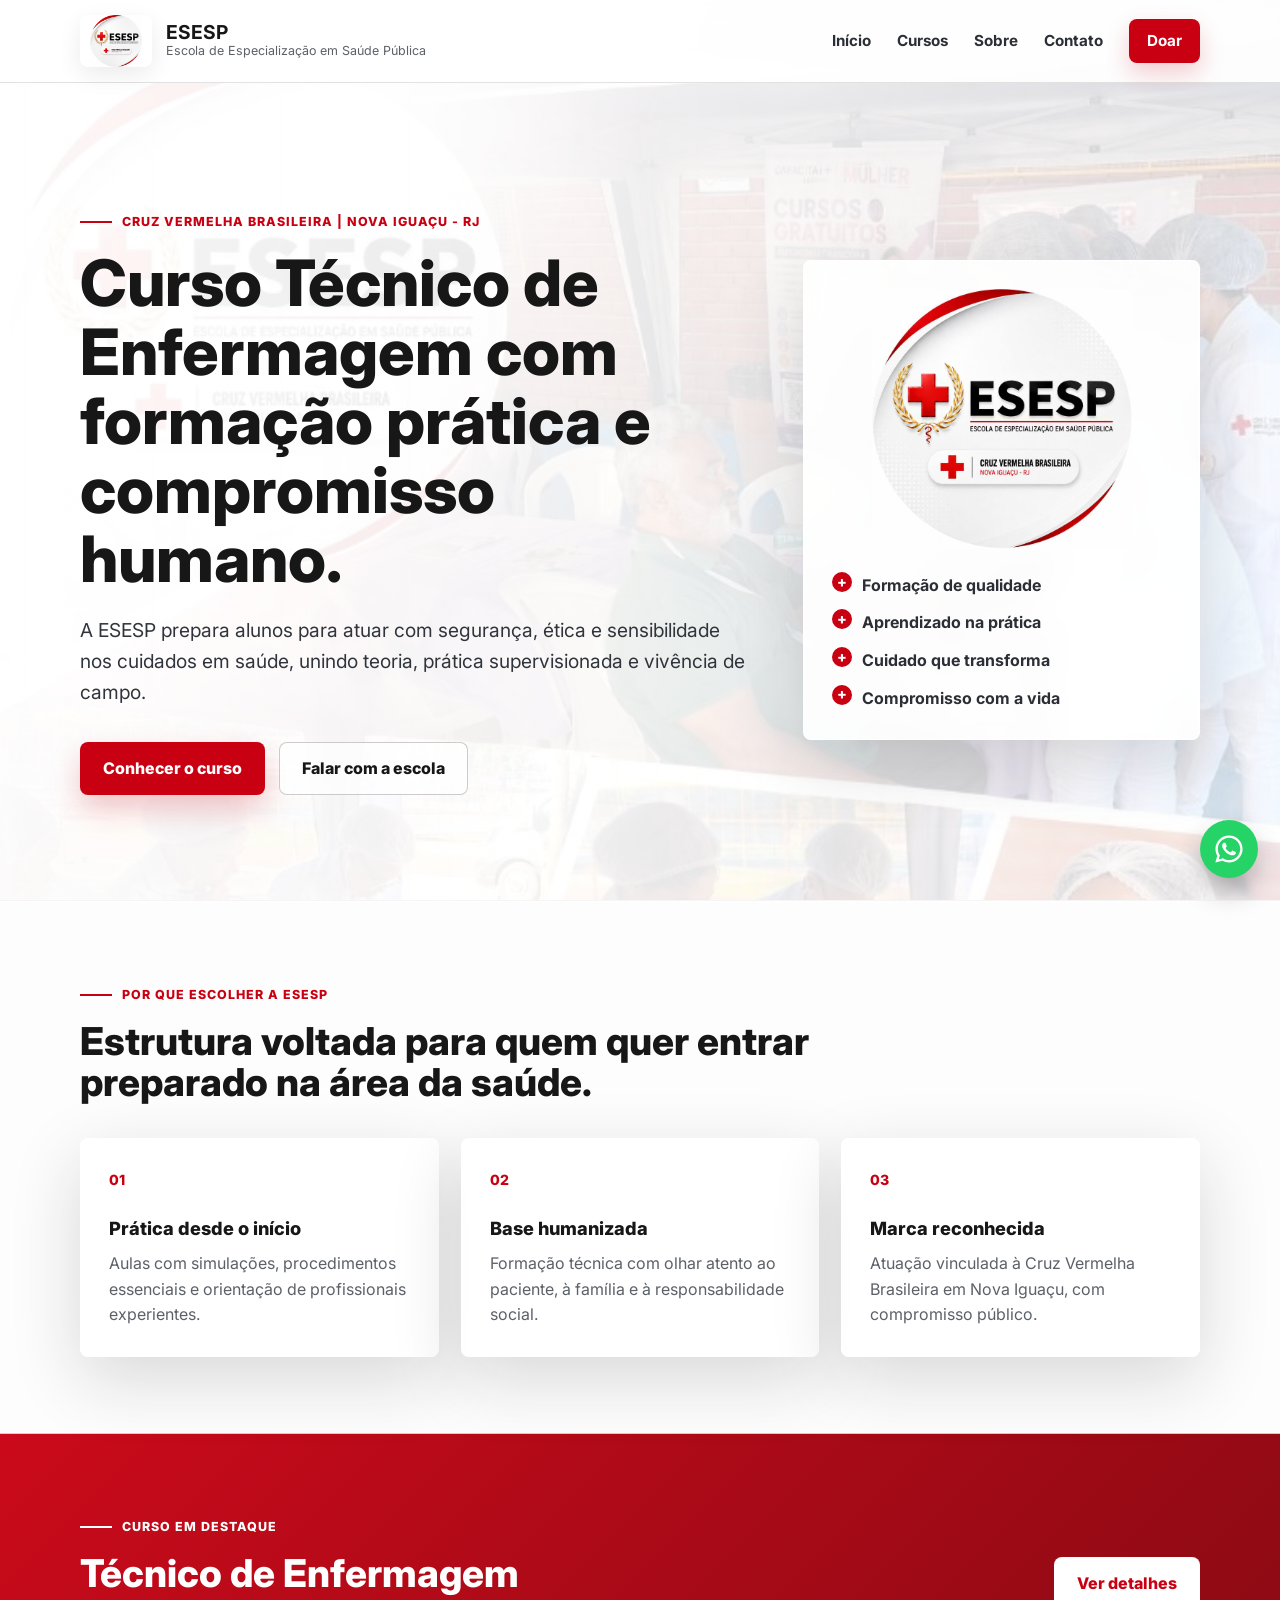
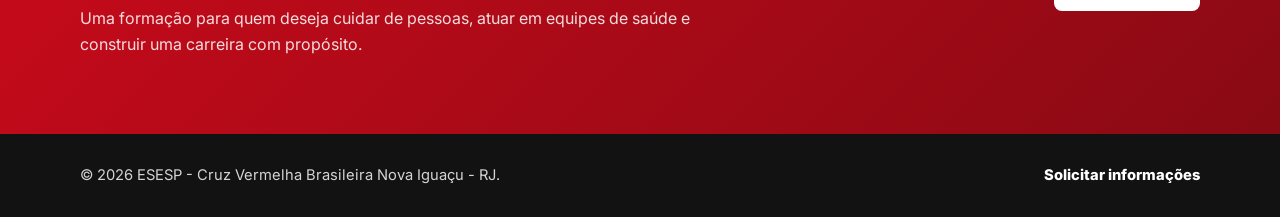
==== commit 1830c14e: "8 versão" ====
--- a/index.html
+++ b/index.html
@@ -97,7 +97,11 @@
     </div>
   </footer>
 
-  <a class="whatsapp-float" href="https://wa.me/5500000000000?text=Ol%C3%A1!%20Gostaria%20de%20saber%20mais%20sobre%20a%20ESESP." target="_blank" rel="noopener" aria-label="Falar pelo WhatsApp">W</a>
+  <a class="whatsapp-float" href="https://wa.me/5500000000000?text=Ol%C3%A1!%20Gostaria%20de%20saber%20mais%20sobre%20a%20ESESP." target="_blank" rel="noopener" aria-label="Falar pelo WhatsApp">
+    <svg viewBox="0 0 32 32" aria-hidden="true">
+      <path d="M16.03 3.2c-7.04 0-12.77 5.7-12.77 12.72 0 2.24.59 4.43 1.72 6.36L3.15 28.8l6.69-1.75a12.78 12.78 0 0 0 6.19 1.58c7.04 0 12.77-5.7 12.77-12.72S23.07 3.2 16.03 3.2Zm0 23.26c-1.9 0-3.75-.51-5.37-1.47l-.38-.23-3.97 1.04 1.06-3.87-.25-.4a10.48 10.48 0 0 1-1.6-5.61c0-5.82 4.72-10.55 10.52-10.55s10.52 4.73 10.52 10.55-4.72 10.54-10.52 10.54Zm5.77-7.89c-.32-.16-1.87-.92-2.16-1.03-.29-.1-.5-.16-.71.16-.21.32-.82 1.03-1 1.24-.18.21-.37.24-.69.08-.32-.16-1.34-.49-2.55-1.57-.94-.84-1.58-1.88-1.76-2.2-.18-.32-.02-.49.14-.65.14-.14.32-.37.48-.56.16-.18.21-.32.32-.53.1-.21.05-.4-.03-.56-.08-.16-.71-1.72-.98-2.36-.26-.62-.52-.53-.71-.54h-.61c-.21 0-.56.08-.85.4-.29.32-1.11 1.08-1.11 2.64 0 1.56 1.14 3.06 1.3 3.27.16.21 2.24 3.41 5.42 4.78.76.33 1.35.52 1.81.66.76.24 1.45.2 2 .12.61-.09 1.87-.76 2.14-1.5.26-.74.26-1.37.18-1.5-.08-.13-.29-.21-.61-.37Z"/>
+    </svg>
+  </a>
   <script src="Main.js"></script>
 </body>
 </html>
--- a/Style.css
+++ b/Style.css
@@ -610,6 +610,12 @@
   background: #25d366;
   box-shadow: 0 14px 28px rgba(0, 0, 0, 0.24);
   font-weight: 800;
+}
+
+.whatsapp-float svg {
+  width: 34px;
+  height: 34px;
+  fill: currentColor;
 }
 
 .whatsapp-float:hover {
